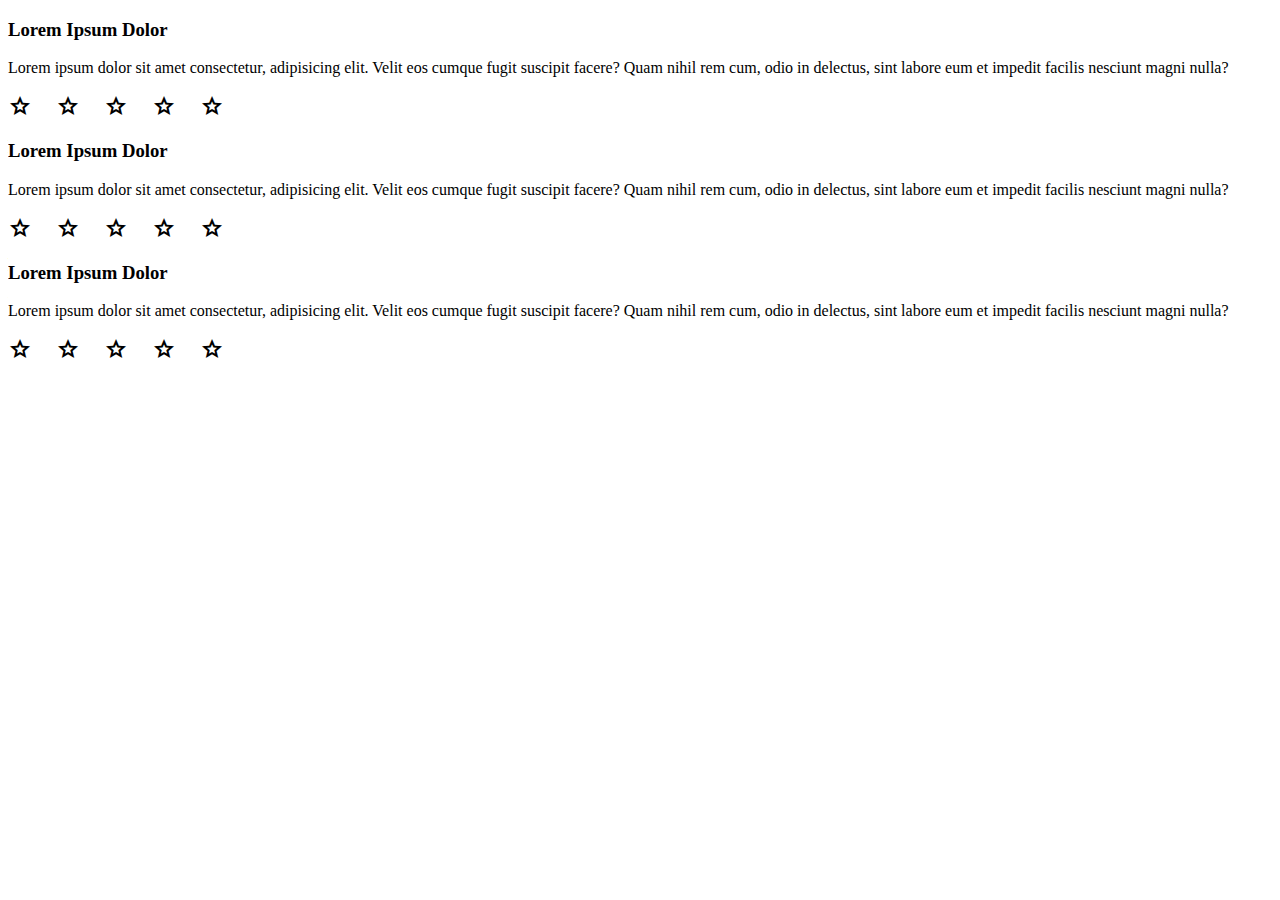
==== index.html @ c45b9053 "Lavet first time" ====
<!DOCTYPE html>
<html lang="en">
<head>
    <meta charset="UTF-8">
    <meta http-equiv="X-UA-Compatible" content="IE=edge">
    <meta name="viewport" content="width=device-width, initial-scale=1.0">
    <title>Components for frontend</title>
    <link rel="stylesheet" href="style.css">
    <!-- Components CSS -->
    <link rel="stylesheet" href="flexcards/cards.css">

    <!-- EXTERNAL CSS -->
    <link rel="stylesheet" href="https://fonts.googleapis.com/css2?family=Material+Symbols+Outlined:opsz,wght,FILL,GRAD@48,400,1,0" />


</head>
<body>
    <div class="cards">
        <section>
            <h3>Lorem Ipsum Dolor</h3>
            <!-- Tips option + z for at samle teksten paa flere linjer i stedet for en lang -->
            <p>Lorem ipsum dolor sit amet consectetur, adipisicing elit. Velit eos cumque fugit suscipit facere? Quam nihil rem cum, odio in delectus, sint labore eum et impedit facilis nesciunt magni nulla?</p>
        
                <span class="material-symbols-outlined">
                    star
                    star
                    star
                    star
                    star
                    </span>

        </section>
        <section>
            <h3>Lorem Ipsum Dolor</h3>
            <!-- Tips option + z for at samle teksten paa flere linjer i stedet for en lang -->
            <p>Lorem ipsum dolor sit amet consectetur, adipisicing elit. Velit eos cumque fugit suscipit facere? Quam nihil rem cum, odio in delectus, sint labore eum et impedit facilis nesciunt magni nulla?</p>
        
                <span class="material-symbols-outlined">
                    star
                    star
                    star
                    star
                    star
                    </span>

        </section>

        <section>
            <h3>Lorem Ipsum Dolor</h3>
            <!-- Tips option + z for at samle teksten paa flere linjer i stedet for en lang -->
            <p>Lorem ipsum dolor sit amet consectetur, adipisicing elit. Velit eos cumque fugit suscipit facere? Quam nihil rem cum, odio in delectus, sint labore eum et impedit facilis nesciunt magni nulla?</p>
        
                <span class="material-symbols-outlined">
                    star
                    star
                    star
                    star
                    star
                    </span>

        </section>


    </div>
</body>
</html>
---- style.css ----
:root {
--brand-color: #FACC15;
--dark-color: #18181B;
--mid-color: #E4E4E7;
--light-color: #F8FAFC;
  }

--base-font: Verdana, Geneva,;
--brand-font: Cambria, Cochin

*{
    margin:0;
    padding:0;
    box-sizing: border-box;

}
body {
    font-family: var(--base-font);
}
---- flexcards/cards.css ----
.cards{
    width: 100%;
    padding; 8vh 0 8vh 0;
    /* you can yse padding as a shortcut for all direction  - think like a clock : top to right */
    background: var(--mid-color)

    display: flex;
    flex-wrap: wrap;
    gap: 2rem;
    


}
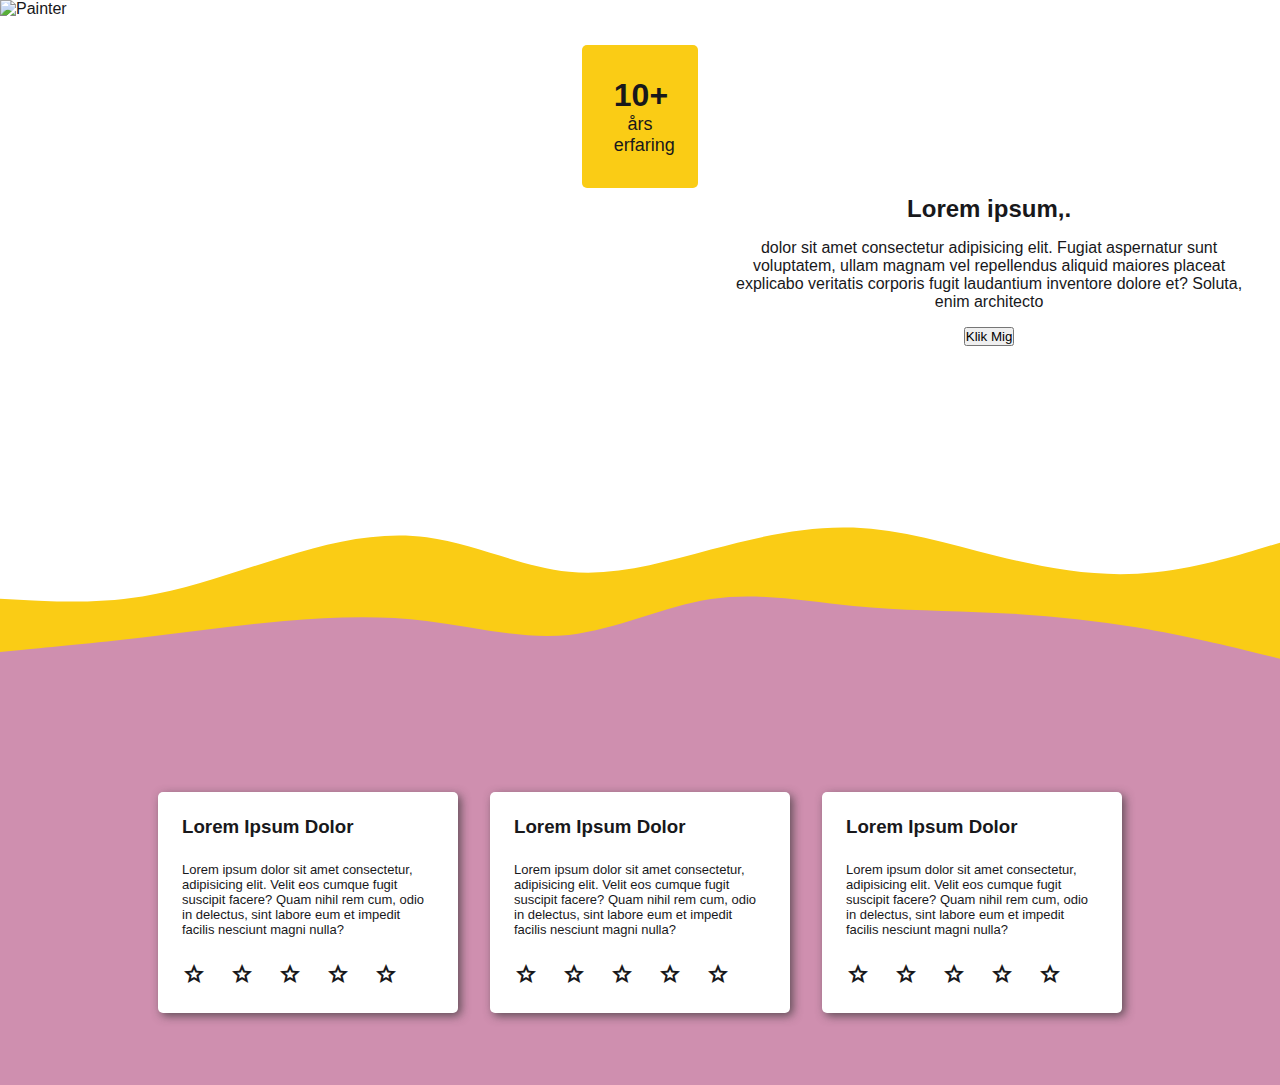
==== commit 1c4422bf: "lavet faerdig" ====
--- a/index.html
+++ b/index.html
@@ -8,6 +8,7 @@
     <link rel="stylesheet" href="style.css">
     <!-- Components CSS -->
     <link rel="stylesheet" href="flexcards/cards.css">
+    <link rel="stylesheet" href="herogrid/hero.css">
 
     <!-- EXTERNAL CSS -->
     <link rel="stylesheet" href="https://fonts.googleapis.com/css2?family=Material+Symbols+Outlined:opsz,wght,FILL,GRAD@48,400,1,0" />
@@ -15,6 +16,22 @@
 
 </head>
 <body>
+<div class="hero">
+<img src="https://images.pexels.com/photos/221446/pexels-photo-221446.jpeg?auto=compress&cs=tinysrgb&w=1260&h=750&dpr=2" alt="Painter">
+<section>
+    <h2>Lorem ipsum,.</h2>
+    <p> dolor sit amet consectetur adipisicing elit. Fugiat aspernatur sunt voluptatem, ullam magnam vel repellendus aliquid maiores placeat explicabo veritatis corporis fugit laudantium inventore dolore et? Soluta, enim architecto</p>
+    <button>Klik Mig</button>
+</section>
+<p class="experience"> <span>10+</span> års erfaring</p>
+<img src="herogrid/images/layered-waves-haikei.svg" alt="graphic waves">
+</div>
+
+
+
+
+
+
     <div class="cards">
         <section>
             <h3>Lorem Ipsum Dolor</h3>
--- a/style.css
+++ b/style.css
@@ -2,12 +2,12 @@
 :root {
 --brand-color: #FACC15;
 --dark-color: #18181B;
---mid-color: #E4E4E7;
---light-color: #F8FAFC;
-  }
+--mid-color: rgb(207, 143, 175);
+--light-color:  rgb(255,255,255);
 
---base-font: Verdana, Geneva,;
---brand-font: Cambria, Cochin
+--base-font: Verdana, Geneva, Tahoma, sans-serif;
+--brand-font: Cambria, Cochin, gergia, times, 'times new roman', serif;
+}
 
 *{
     margin:0;
@@ -17,4 +17,7 @@
 }
 body {
     font-family: var(--base-font);
-}+    color: var(--dark-color);
+    background: var(--light-color);
+}
+
--- a/flexcards/cards.css
+++ b/flexcards/cards.css
@@ -1,13 +1,29 @@
 .cards{
     width: 100%;
-    padding; 8vh 0 8vh 0;
-    /* you can yse padding as a shortcut for all direction  - think like a clock : top to right */
-    background: var(--mid-color)
-
+    padding: 8vh 0;
+    /* you can yse padding as a shortcut for all direction  - think like a clock : top - right - bottom - left */
+    background: var(--mid-color);
     display: flex;
     flex-wrap: wrap;
-    gap: 2rem;
+    gap:2rem; 
+    justify-content: center;
+    }
+
+.cards section{
+    flex:0 1 300px;
+    align-self: stretch;
+
+    background: var(--light-color);
+
+    border-radius: 5px;
+    box-shadow: 3px 3px 10px rgba(50, 50, 50, 0.7);
     
+    padding: 1.5rem;
 
+}
+
+.cards p{
+    font-size: small;
+    margin:1.5rem 0;
 
 }--- a/herogrid/hero.css
+++ b/herogrid/hero.css
@@ -0,0 +1,100 @@
+*{
+    margin: 0;
+}  
+
+.hero{
+    display: grid;
+
+    grid-template-rows: 3fr 1fr;
+    grid-template-columns: 10fr 1fr 1fr 10fr;
+
+    width: 100%;
+    height: 80vh;
+}
+
+.hero img:first-of-type{
+    grid-row: 1/3;
+    grid-column: 1/3;
+
+    height: 100%;
+    width: 100%;
+    object-fit: cover;
+}
+
+.hero section{
+    grid-row: 1/2;
+    grid-column: 4/5;
+    
+    display: flex;
+    flex-direction: column;
+    gap: 1rem;
+
+    place-items: center;
+    place-content: center;
+    padding: 2rem;
+    text-align: center;
+
+}
+
+.hero .experience{
+    grid-row: 1/2;
+    grid-column: 2/4;
+
+    width: 100%;
+    height: fit-content;
+    background-color: var(--brand-color);
+    border-radius: 5px;
+    padding: 2rem;
+    margin-top: 5vh;
+
+    font-size: large;
+    text-align: center;
+}
+
+.hero .experience span{
+    display: block;
+    font-size: xx-large;
+    font-weight: 900;
+
+}
+
+.hero img:last-of-type{
+    grid-row: 1/3;
+    grid-column: 1/5;
+
+    width: 100%;
+    height: 100%;
+    object-fit: cover;
+}
+@media screen and (max-width: 850px){
+    .hero img:last-of-type{
+        grid-row: 2/3;
+        overflow-y: hidden;
+
+    }
+
+}
+    
+@media screen and (max-width:600px){
+    .hero{
+        height: 90vh;
+    }
+    .hero img:first-of-type{
+        grid-column: 1/5;
+    }
+  .hero .experience{
+    display: none;
+  }  
+
+  .hero section {
+    grid-column: 1/5;
+
+    color: var(--light-color);
+    text-shadow: 0 0 10px rgba(0,0,0,0.8)
+  }
+
+  .hero img:last-of-type{
+    grid-row: 2/3;
+  }
+}
+
